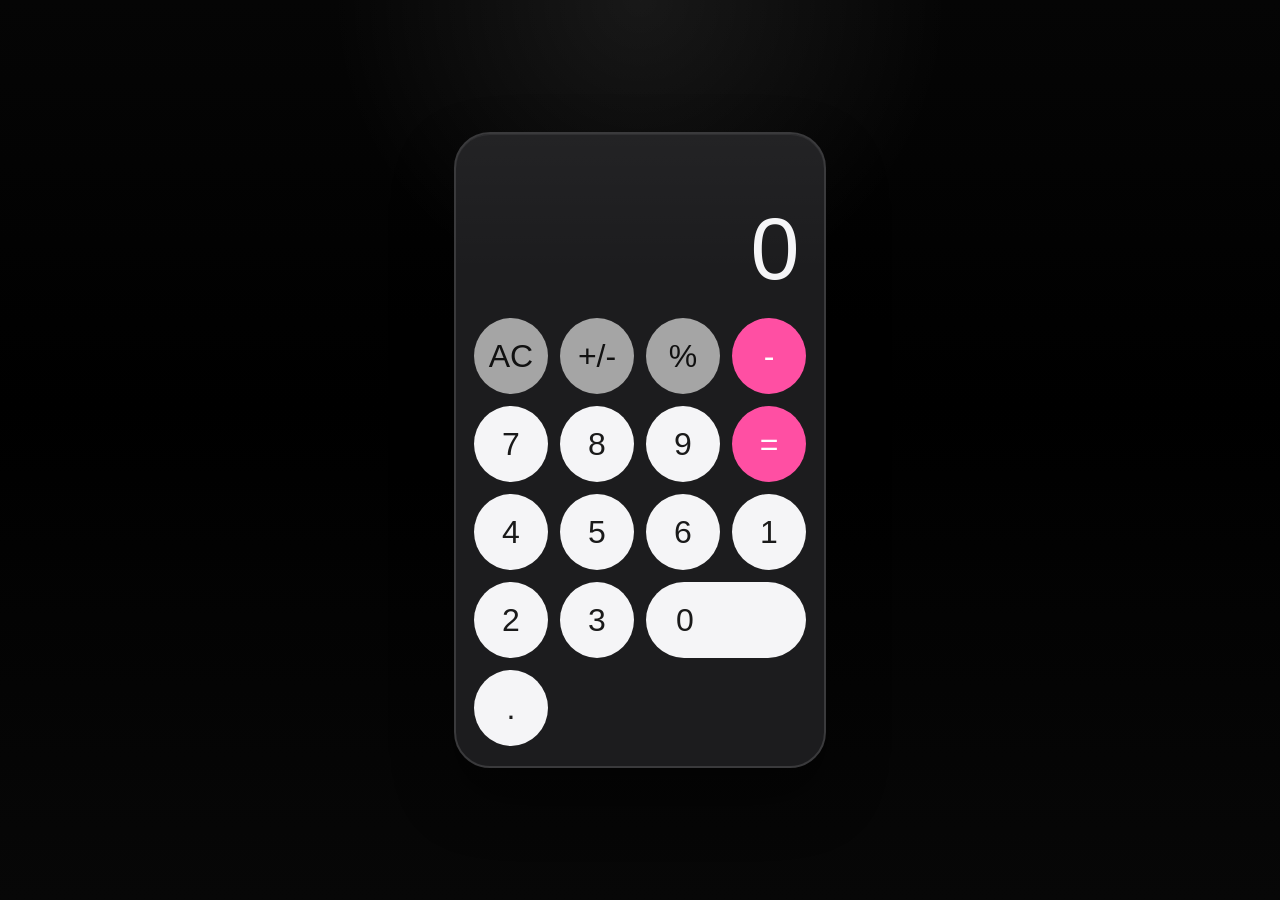
==== index.html @ af1e6353 "SUbtraction Function" ====
<!DOCTYPE html>
<html lang="en">
<head>
  <meta charset="UTF-8">
  <meta name="viewport" content="width=device-width, initial-scale=1.0">
  <title>Subtract Calculator</title>
  <link rel="stylesheet" href="style.css">
</head>
<body>
  <main class="phone-shell">
    <section class="calculator" aria-label="Subtract Calculator">
      <div class="display-wrap">
        <p class="display" id="display">0</p>
      </div>

      <div class="button-grid">
        <button class="btn btn-light" data-action="clear">AC</button>
        <button class="btn btn-light" data-action="toggle-sign">+/-</button>
        <button class="btn btn-light" data-action="percent">%</button>
        <button class="btn btn-operator" data-action="operator" data-value="-">-</button>

        <button class="btn btn-dark" data-action="digit" data-value="7">7</button>
        <button class="btn btn-dark" data-action="digit" data-value="8">8</button>
        <button class="btn btn-dark" data-action="digit" data-value="9">9</button>
        <button class="btn btn-operator" data-action="equals">=</button>

        <button class="btn btn-dark" data-action="digit" data-value="4">4</button>
        <button class="btn btn-dark" data-action="digit" data-value="5">5</button>
        <button class="btn btn-dark" data-action="digit" data-value="6">6</button>
        <button class="btn btn-dark" data-action="digit" data-value="1">1</button>

        <button class="btn btn-dark" data-action="digit" data-value="2">2</button>
        <button class="btn btn-dark" data-action="digit" data-value="3">3</button>
        <button class="btn btn-dark btn-zero" data-action="digit" data-value="0">0</button>
        <button class="btn btn-dark" data-action="decimal" data-value=".">.</button>
      </div>
    </section>
  </main>

  <script src="script.js"></script>
</body>
</html>
---- style.css ----
* {
  box-sizing: border-box;
}

:root {
  --shell: #1c1c1e;
  --shell-border: #3a3a3c;
  --display-text: #f5f5f7;
  --btn-dark: #f5f5f7;
  --btn-dark-hover: #ffffff;
  --btn-light: #a5a5a5;
  --btn-light-hover: #bdbdbd;
  --btn-operator: #ff4fa3;
  --btn-operator-hover: #ff6db4;
}

body {
  margin: 0;
  min-height: 100vh;
  display: grid;
  place-items: center;
  background:
    radial-gradient(circle at top, rgba(255, 255, 255, 0.08), transparent 28%),
    linear-gradient(180deg, #050505, #000000 45%, #070707);
  font-family: "Helvetica Neue", "SF Pro Display", Arial, sans-serif;
  color: var(--display-text);
}

.phone-shell {
  width: min(100%, 420px);
  padding: 24px;
}

.calculator {
  padding: 24px 18px 20px;
  border-radius: 36px;
  border: 2px solid var(--shell-border);
  background:
    linear-gradient(180deg, rgba(255, 255, 255, 0.03), transparent 22%),
    var(--shell);
  box-shadow:
    0 28px 60px rgba(0, 0, 0, 0.45),
    inset 0 1px 0 rgba(255, 255, 255, 0.06);
}

.display-wrap {
  min-height: 160px;
  display: flex;
  align-items: flex-end;
  justify-content: flex-end;
  padding: 12px 10px 18px;
}

.display {
  margin: 0;
  max-width: 100%;
  overflow: hidden;
  font-size: clamp(3.4rem, 9vw, 5.5rem);
  font-weight: 300;
  letter-spacing: -0.04em;
  text-align: right;
  text-overflow: ellipsis;
  white-space: nowrap;
}

.button-grid {
  display: grid;
  grid-template-columns: repeat(4, 1fr);
  gap: 12px;
}

.btn {
  height: 76px;
  border: none;
  border-radius: 50%;
  color: #ffffff;
  font-size: 2rem;
  font-weight: 400;
  cursor: pointer;
  transition: transform 0.15s ease, background 0.15s ease;
}

.btn:hover {
  transform: scale(1.03);
}

.btn:active {
  transform: scale(0.98);
}

.btn-dark {
  background: var(--btn-dark);
  color: #1a1a1a;
}

.btn-dark:hover {
  background: var(--btn-dark-hover);
}

.btn-light {
  background: var(--btn-light);
  color: #111111;
}

.btn-light:hover {
  background: var(--btn-light-hover);
}

.btn-operator {
  background: var(--btn-operator);
}

.btn-operator:hover {
  background: var(--btn-operator-hover);
}

.btn-zero {
  grid-column: span 2;
  border-radius: 999px;
  text-align: left;
  padding-left: 30px;
}
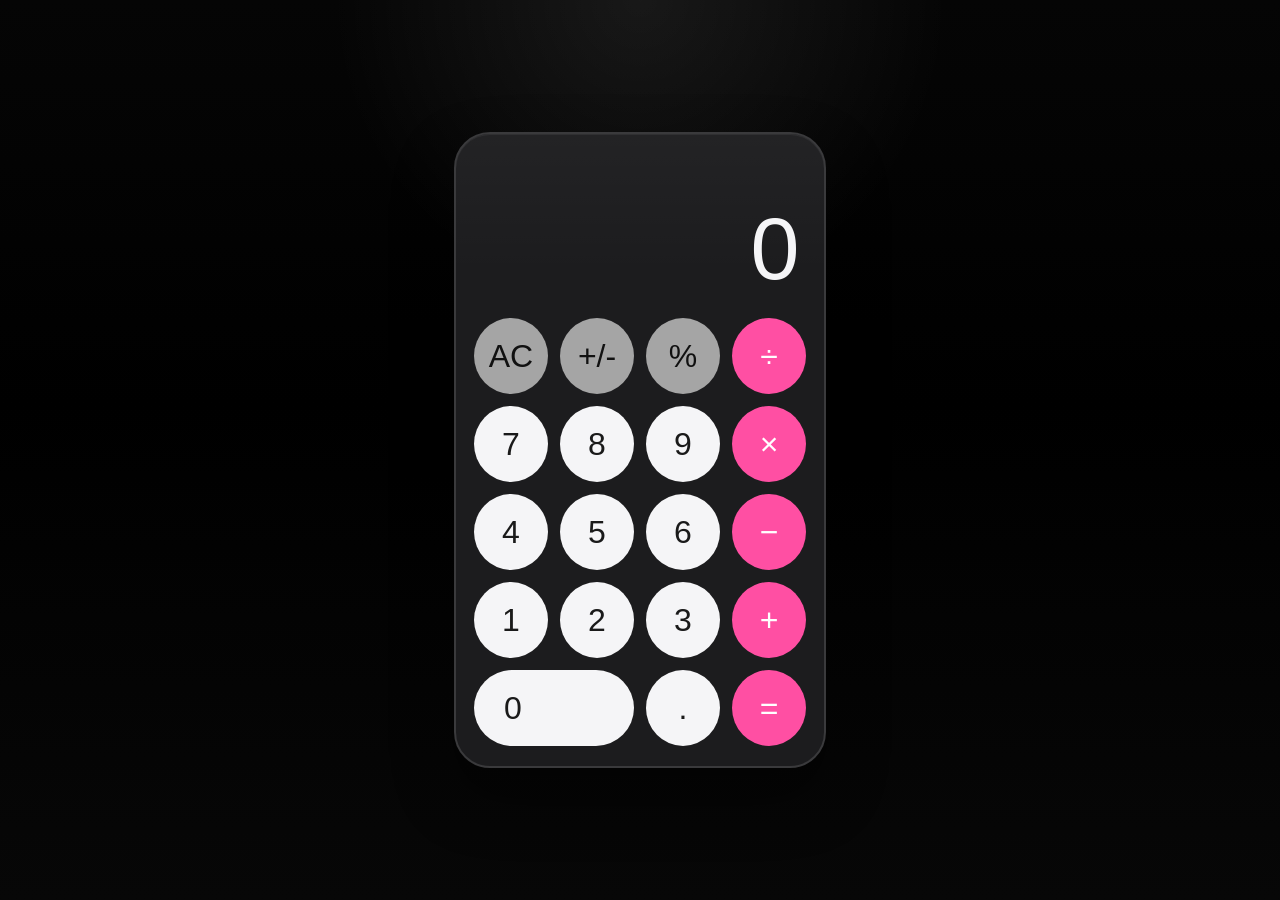
==== commit 5a79bd12: "final commit" ====
--- a/index.html
+++ b/index.html
@@ -3,40 +3,44 @@
 <head>
   <meta charset="UTF-8">
   <meta name="viewport" content="width=device-width, initial-scale=1.0">
-  <title>Subtract Calculator</title>
+  <title>iPhone Style Calculator</title>
   <link rel="stylesheet" href="style.css">
 </head>
 <body>
   <main class="phone-shell">
-    <section class="calculator" aria-label="Subtract Calculator">
+    <section class="calculator" aria-label="Calculator">
       <div class="display-wrap">
         <p class="display" id="display">0</p>
       </div>
 
       <div class="button-grid">
-        <button class="btn btn-light" data-action="clear">AC</button>
-        <button class="btn btn-light" data-action="toggle-sign">+/-</button>
-        <button class="btn btn-light" data-action="percent">%</button>
-        <button class="btn btn-operator" data-action="operator" data-value="-">-</button>
+        <button class="btn btn-light control" data-action="clear">AC</button>
+        <button class="btn btn-light control" data-action="toggle-sign">+/-</button>
+        <button class="btn btn-light control" data-action="percent">%</button>
+        <button class="btn btn-operator" data-action="operator" data-value="/">÷</button>
 
         <button class="btn btn-dark" data-action="digit" data-value="7">7</button>
         <button class="btn btn-dark" data-action="digit" data-value="8">8</button>
         <button class="btn btn-dark" data-action="digit" data-value="9">9</button>
-        <button class="btn btn-operator" data-action="equals">=</button>
+        <button class="btn btn-operator" data-action="operator" data-value="*">×</button>
 
         <button class="btn btn-dark" data-action="digit" data-value="4">4</button>
         <button class="btn btn-dark" data-action="digit" data-value="5">5</button>
         <button class="btn btn-dark" data-action="digit" data-value="6">6</button>
+        <button class="btn btn-operator" data-action="operator" data-value="-">−</button>
+
         <button class="btn btn-dark" data-action="digit" data-value="1">1</button>
-
         <button class="btn btn-dark" data-action="digit" data-value="2">2</button>
         <button class="btn btn-dark" data-action="digit" data-value="3">3</button>
+        <button class="btn btn-operator" data-action="operator" data-value="+">+</button>
+
         <button class="btn btn-dark btn-zero" data-action="digit" data-value="0">0</button>
         <button class="btn btn-dark" data-action="decimal" data-value=".">.</button>
+        <button class="btn btn-operator" data-action="equals">=</button>
       </div>
     </section>
   </main>
 
   <script src="script.js"></script>
 </body>
-</html>
+</html>
--- a/style.css
+++ b/style.css
@@ -3,6 +3,7 @@
 }
 
 :root {
+  --bg: #000000;
   --shell: #1c1c1e;
   --shell-border: #3a3a3c;
   --display-text: #f5f5f7;
@@ -77,7 +78,7 @@
   font-size: 2rem;
   font-weight: 400;
   cursor: pointer;
-  transition: transform 0.15s ease, background 0.15s ease;
+  transition: transform 0.15s ease, filter 0.15s ease, background 0.15s ease;
 }
 
 .btn:hover {
@@ -114,9 +115,35 @@
   background: var(--btn-operator-hover);
 }
 
+.btn.active-operator {
+  background: #ffffff;
+  color: #ff4fa3;
+}
+
 .btn-zero {
   grid-column: span 2;
   border-radius: 999px;
   text-align: left;
   padding-left: 30px;
 }
+
+@media (max-width: 420px) {
+  .phone-shell {
+    padding: 10px;
+  }
+
+  .calculator {
+    padding: 22px 14px 16px;
+    border-radius: 28px;
+  }
+
+  .display-wrap {
+    min-height: 140px;
+    padding-right: 6px;
+  }
+
+  .btn {
+    height: 68px;
+    font-size: 1.8rem;
+  }
+}
